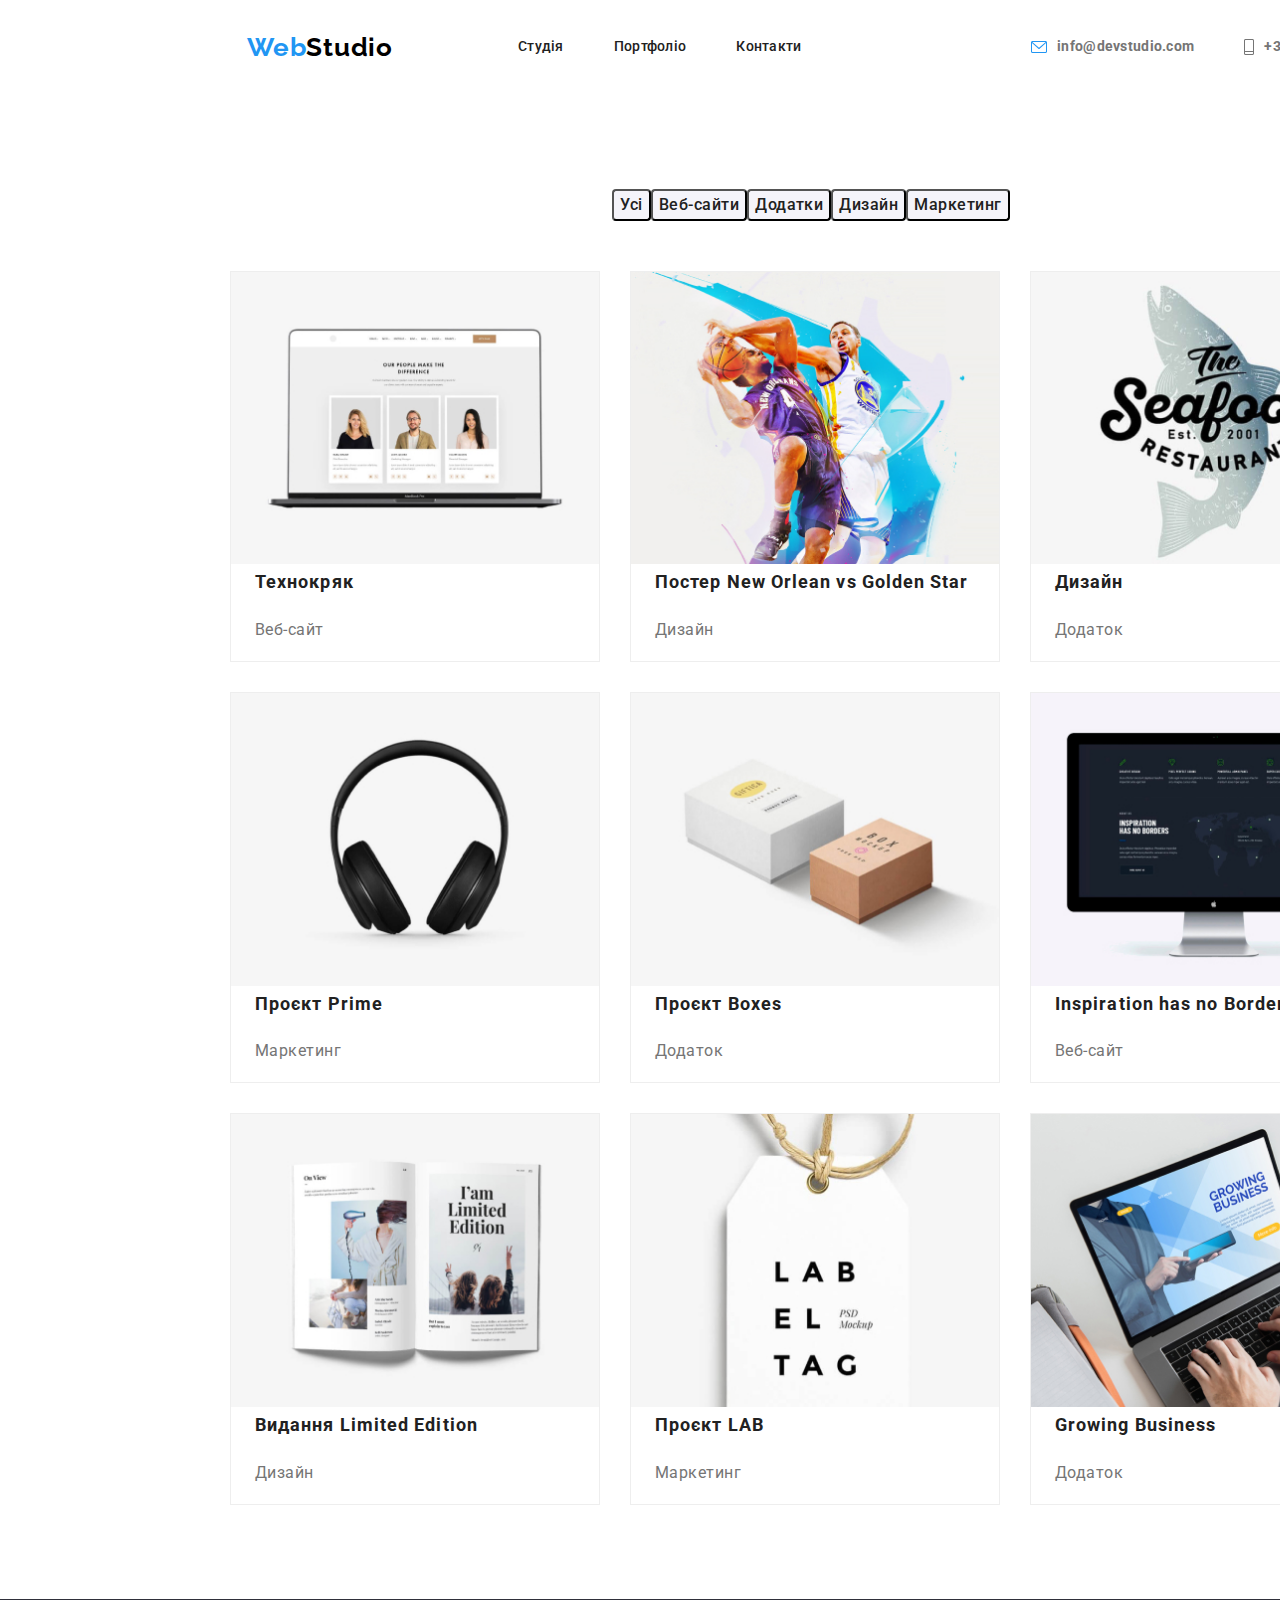
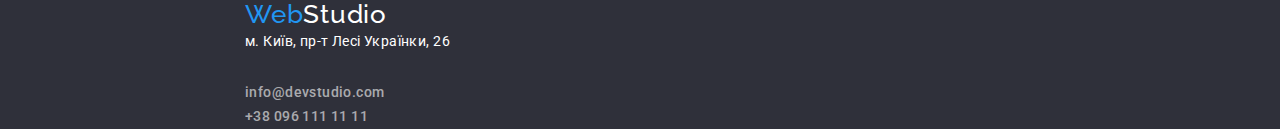
==== portfolio.html @ d96430ea "дз-3" ====
<!DOCTYPE html>
<html lang="uk">

<head>
    <meta charset="UTF-8">
    <meta http-equiv="X-UA-Compatible" content="IE=edge">
    <meta name="viewport" content="width=device-width, initial-scale=1.0">
    <title>Portfolio</title>
    <link rel="preconnect" href="https://fonts.googleapis.com">
    <link rel="preconnect" href="https://fonts.gstatic.com" crossorigin>
    <link href="https://fonts.googleapis.com/css2?family=Oleo+Script&family=Raleway:wght@700&family=Roboto:wght@400;500;700;900&display=swap" rel="stylesheet">
    <link rel="stylesheet" href="https://cdnjs.cloudflare.com/ajax/libs/modern-normalize/1.1.0/modern-normalize.min.css">
    <link rel="stylesheet" href="./css/styles.css">
</head>

<body>

    <header class="header">
        <div class="container main-nav">
            <nav class="nav">
                <a class="logo" href="./"><span class="logo-web">Web</span><span class="logo-studio">Studio</span></a>
                <ul class="site-nav">
                    <li class="list-link"><a class="link" href=" ">Студія</a></li>
                    <li class="list-link"><a class="link" href="portfolio.html ">Портфоліо</a></li>
                    <li class="list-link"><a class="link" href=" ">Контакти</a></li>
                </ul>
            </nav>
            <ul class="header-contacts">
                <li class="list-link-contacts icon"><img src="./images/mail.svg" alt="letter"></li>
                <li class="list-link-contacts">
                    <a class="contacts" href="mailto:info@devstudio.com ">info@devstudio.com</a>
                </li>
                <li class="list-link-contacts icon"><img src="./images/phone.svg" alt="phone"></li>
                <li class="list-link-contacts">
                    <a class="contacts" href="tel:096 111 11 11 ">+38 096 111 11 11</a>
                </li>
            </ul>
        </div>
    </header>
    <main>
        <section class="section">
            <div class="container">
                <!-- <h1>Our works</h1> -->
                <ul class="port-buttons">
                    <li class="list-port "><button class="button-portfolio " type="button ">Усі</button></li>
                    <li class="list-port "><button class="button-portfolio " type="button ">Веб-сайти</button></li>
                    <li class="list-port "><button class="button-portfolio " type="button ">Додатки</button></li>
                    <li class="list-port "><button class="button-portfolio " type="button ">Дизайн</button></li>
                    <li class="list-port "><button class="button-portfolio " type="button ">Маркетинг</button></li>
                </ul>
                <ul class="card-list">
                    <li class="card-portfolio ">
                        <a href=" "><img src="./images/img.jpg " alt=" " width="370 " height="294 ">
                            <h2 class="portfolio-site ">Технокряк</h2>
                            <p class="portfolio-site-rev ">Веб-сайт</p>
                        </a>
                    </li>
                    <li class="card-portfolio ">
                        <a href=" "><img src="./images/img-2.jpg " alt=" " width="370 " height="294 ">
                            <h2 class="portfolio-site ">Постер New Orlean vs Golden Star</h2>
                            <p class="portfolio-site-rev ">Дизайн</p>
                        </a>
                    </li>
                    <li class="card-portfolio ">
                        <a href=" "><img src="./images/img-3.jpg " alt=" " width="370 " height="294 ">
                            <h2 class="portfolio-site ">Дизайн</h2>
                            <p class="portfolio-site-rev ">Додаток</p>
                        </a>
                    </li>
                    <li class="card-portfolio ">
                        <a href=" "><img src="./images/img-4.jpg " alt=" " width="370 " height="294 ">
                            <h2 class="portfolio-site ">Проєкт Prime</h2>
                            <p class="portfolio-site-rev ">Маркетинг</p>
                        </a>
                    </li>
                    <li class="card-portfolio ">
                        <a href=" "><img src="./images/img-5.jpg " alt=" " width="370 " height="294 ">
                            <h2 class="portfolio-site ">Проєкт Boxes</h2>
                            <p class="portfolio-site-rev ">Додаток</p>
                        </a>
                    </li>
                    <li class="card-portfolio ">
                        <a href=" "><img src="./images/img-6.jpg " alt=" " width="370 " height="294 ">
                            <h2 class="portfolio-site ">Inspiration has no Borders</h2>
                            <p class="portfolio-site-rev ">Веб-сайт</p>
                        </a>
                    </li>
                    <li class="card-portfolio ">
                        <a href=" "><img src="./images/img-7.jpg " alt=" " width="370 " height="294 ">
                            <h2 class="portfolio-site ">Видання Limited Edition</h2>
                            <p class="portfolio-site-rev ">Дизайн</p>
                        </a>
                    </li>
                    <li class="card-portfolio ">
                        <a href=" "><img src="./images/img-8.jpg " alt=" " width="370 " height="294 ">
                            <h2 class="portfolio-site ">Проєкт LAB</h2>
                            <p class="portfolio-site-rev ">Маркетинг</p>
                        </a>
                    </li>
                    <li class="card-portfolio ">
                        <a href=" "><img src="./images/img-9.jpg " alt=" " width="370 " height="294 ">
                            <h2 class="portfolio-site ">Growing Business</h2>
                            <p class="portfolio-site-rev ">Додаток</p>
                        </a>
                    </li>
                </ul>
            </div>
        </section>
    </main>
    <footer>
        <div class="container ">
            <a class="logo-footer " href=" "><span class="web ">Web</span><span class="studio ">Studio</span></a>
            <address>м. Київ, пр-т Лесі Українки, 26</address><br>
            <a class="mail " href="mailto:info@devstudio.com ">info@devstudio.com</a><br>
            <a class="tel " href="tel:096 111 11 11 ">+38 096 111 11 11</a>
            </address>
        </div>
    </footer>
</body>

</html>
---- css/styles.css ----
/* index.html */
    
     :root {
        --color-primary: #212121;
        --color-secondary: #757575;
        --color-main: #FFFFFF;
        --color-text-action: #2196F3;
        --color-background: #2F303A;
        --color-button-port: #F5F4FA;
    }
    /* html {
    box-sizing: border-box;
    width: 1600px;
} */
    
    *,
    *::before,
    *::after {
        box-sizing: border-box;
    }
    /* reset */
    
    body {
        font-family: "Roboto", sans-serif;
        background-color: var(--color-main);
        font-weight: 500;
        position: relative;
    }
    
    li {
        list-style-type: none;
    }
    
    a {
        text-decoration-line: none;
    }
    
    ul {
        list-style: none;
        padding-left: 0;
        margin: 0;
    }
    
    h1,
    h2,
    h3,
    h4,
    h5,
    h6,
    p {
        margin-top: 0;
    }
    
    img {
        display: block;
        max-width: 100%;
        height: auto;
    }
    
    .section {
        width: 1600px;
        padding-top: 94px;
        padding-bottom: 94px;
        /* margin-left: 200px;
        margin-right: 200px; */
        padding-left: 15px;
        padding-right: 15px;
    }
    
    .container {
        width: 1200px;
        padding-left: 15px;
        padding-right: 15px;
        /* margin-left: 15px;
        margin-right: 15px; */
        margin-left: 200px;
        margin-right: 200px;
    }
    /* header */
    
    .main-nav {
        display: flex;
        justify-content: space-between;
        align-items: center;
    }
    
    .nav {
        display: flex;
    }
    
    .logo {
        font-size: 26px;
        line-height: 1.19;
        font-weight: 700;
        letter-spacing: 0.03em;
        font-family: 'Raleway';
        text-decoration: none;
        display: inline-block;
        padding: 32px;
        margin-right: 93px;
    }
    
    .logo-web {
        color: #2196F3;
    }
    
    .logo-studio {
        color: #000000;
    }
    
    .site-nav {
        color: var(--color-primary);
        display: flex;
        align-items: center;
    }
    
    .list-link {
        margin-right: 50px;
    }
    
    .list-link:last-child {
        margin-right: 0;
    }
    
    .link {
        color: var(--color-primary);
        font-weight: 500;
        font-size: 14px;
        line-height: 1.14;
        letter-spacing: 0.02em;
        padding-top: 32px;
        padding-bottom: 32px;
        display: block;
    }
    
    .link:hover,
    .link:focus {
        color: var(--color-text-action);
    }
    /* контакты */
    
    .header-contacts {
        display: flex;
    }
    
    .contacts {
        color: var(--color-secondary);
        cursor: pointer;
        font-size: 14px;
        line-height: 1.14;
        font-weight: 700;
        letter-spacing: 0.02em;
        /*  */
        width: 100%;
        display: flex;
        /* text-align: center; */
    }
    /* наведение */
    
    .contacts:hover,
    .contacts:focus {
        color: var(--color-text-action)
    }
    
    .list-link-contacts {
        display: flex;
        /* border: red 2px solid; */
        margin-right: 50px;
    }
    
    .list-link-contacts:last-child {
        margin-right: 0;
    }
    
    .icon {
        margin-right: 10px;
    }
    
    .list-link-contacts .icon {
        margin-right: 10px;
    }
    /* .list-link-contacts .icon:hover,
.list-link-contacts .icon:focus {
    color: var(--color-text-action)
} */
    /* hero section */
    
    .hero {
        background-color: var(--color-background);
        width: 1600px;
        height: 600px;
        text-align: center;
        /* padding-left: auto;
        padding-right: ; */
    }
    
    .hero-title {
        color: var(--color-main);
        font-weight: 900;
        font-size: 44px;
        line-height: 1.36;
        letter-spacing: 0.06em;
        text-transform: uppercase;
        padding-top: 200px;
    }
    
    .button-index {
        background-color: var(--color-text-action);
        color: var(--color-main);
        box-shadow: 0px 4px 4px rgba(0, 0, 0, 0.15);
        border-radius: 4px;
        cursor: pointer;
        font-weight: 700;
        font-size: 16px;
        line-height: 1.87;
        font-family: inherit;
        letter-spacing: 0.06em;
        /*  */
        padding-left: 32px;
        padding-right: 32px;
        padding-top: 10px;
        padding-bottom: -210px;
    }
    /* .advantage .container {
    display: flex;
} */
    
    .adv-list {
        display: flex;
        text-align: center;
        justify-content: center;
    }
    
    .adv-list li {
        margin-right: 30px;
        text-align: center;
    }
    
    .advantage-title {
        color: var(--color-primary);
        font-size: 14px;
        line-height: 1.14;
        letter-spacing: 0.03em;
        text-transform: uppercase;
        margin-top: 30px;
    }
    
    .img-adv {
        height: 120px;
    }
    
    .advantage-p {
        color: var(--color-secondary);
        font-size: 14px;
        line-height: 1.71;
        letter-spacing: 0.03em;
        text-align: left;
    }
    /* чим ми займаємось */
    
    .act-list {
        display: flex;
        d justify-content: space-between;
        align-items: center;
    }
    
    .act-list-item {
        margin-right: 30px;
    }
    
    .act-list-item :last-child {
        margin-left: 0px;
    }
    
    .our-activities {
        color: var(--color-primary);
        font-size: 36px;
        line-height: 1.16;
        letter-spacing: 0.03em;
        margin-bottom: 50px;
        text-align: center;
    }
    /* наша команда */
    
    .team {
        background-color: var(--color-button-port);
        /* margin-left: 0;
        padding-left: 215px; */
    }
    
    .our-team {
        color: var(--color-primary);
        font-size: 36px;
        line-height: 1.16;
        text-align: center;
        letter-spacing: 0.03em;
        margin-bottom: 50px;
    }
    
    .container .ourteam {
        display: flex;
    }
    
    .card {
        /* background-color: var(--color-main); */
        box-shadow: 0px 1px 3px rgba(0, 0, 0, 0.12), 0px 1px 1px rgba(0, 0, 0, 0.14), 0px 2px 1px rgba(0, 0, 0, 0.2);
        border-radius: 0px 0px 4px 4px;
        margin-right: 15px;
    }
    
    .card:last-child {
        margin-right: 0px;
    }
    
    .team-member {
        color: var(--color-primary);
        border-radius: 1 px shadow;
        font-weight: 500;
        font-size: 16px;
        line-height: 1.18;
        text-align: center;
        letter-spacing: 0.03em;
        margin-top: 30px;
    }
    
    .specification {
        color: var(--color-secondary);
        font-size: 16px;
        line-height: 1.18;
        text-align: center;
        letter-spacing: 0.03em;
    }
    /* футер */
    
    footer {
        background: var(--color-background);
        padding-left: 15px;
    }
    
    .logo-footer {
        font-family: 'Raleway';
        font-size: 26px;
        line-height: 1.19;
        letter-spacing: 0.03em;
        text-decoration: none;
        /*  */
        display: flex;
        padding-left: 15px;
        padding-left: 15px;
    }
    
    .web {
        color: #2196F3;
    }
    
    .studio {
        color: #FFFFFF;
    }
    
    address {
        color: var(--color-main);
        text-decoration: none;
        font-weight: 400;
        font-size: 14px;
        line-height: 1.71;
        letter-spacing: 0.03em;
        font-style: normal;
        margin-bottom: 9px;
        padding-left: 15px;
    }
    
    .mail {
        color: rgba(255, 255, 255, 0.6);
        text-decoration: none;
        font-size: 14px;
        line-height: 1.71;
        letter-spacing: 0.03em;
        padding-left: 15px;
    }
    
    .tel {
        color: rgba(255, 255, 255, 0.6);
        text-decoration: none;
        font-size: 14px;
        line-height: 1.71;
        letter-spacing: 0.03em;
        padding-left: 15px;
    }
    /* portfolio.html */
    /* кнопки */
    
    .port-buttons {
        display: flex;
        flex-direction: row;
        justify-content: center;
        margin-right: 8px;
        margin-bottom: 50px;
    }
    
    .button-portfolio {
        color: var(--color-primary);
        font-weight: 500;
        font-size: 16px;
        line-height: 1.62;
        letter-spacing: 0.03em;
        font-family: inherit;
        border-radius: 4px;
        background-color: #F5F4FA;
    }
    
    .button-portfolio:hover,
    .header-contacts:focus {
        background: var(--color-text-action);
        color: var(--color-button-port);
        cursor: pointer;
        box-shadow: 2px rgba(0, 0, 0, 0.12);
    }
    /* сайты */
    
    .card-list {
        display: flex;
        flex-wrap: wrap;
        gap: 30px;
    }
    
    .card-portfolio {
        box-sizing: border-box;
        background: #FFFFFF;
        border: 1px solid #EEEEEE;
        width: 370px;
        display: flex;
        gap: 4px;
    }
    
    .portfolio-site {
        color: var(--color-primary);
        font-size: 18px;
        line-height: 2;
        letter-spacing: 0.06em;
        font-style: normal;
        padding-left: 24px;
        padding-right: 24px;
    }
    
    .portfolio-site-rev {
        color: var(--color-secondary);
        font-size: 16px;
        line-height: 1.87;
        letter-spacing: 0.03em;
        font-weight: 400;
        padding-left: 24px;
        padding-right: 24px;
    }
    /* vertical-align   - выравнивание елементов (top - относительно самого високого елемента) 
 middle по центру относительно друг друга
 */
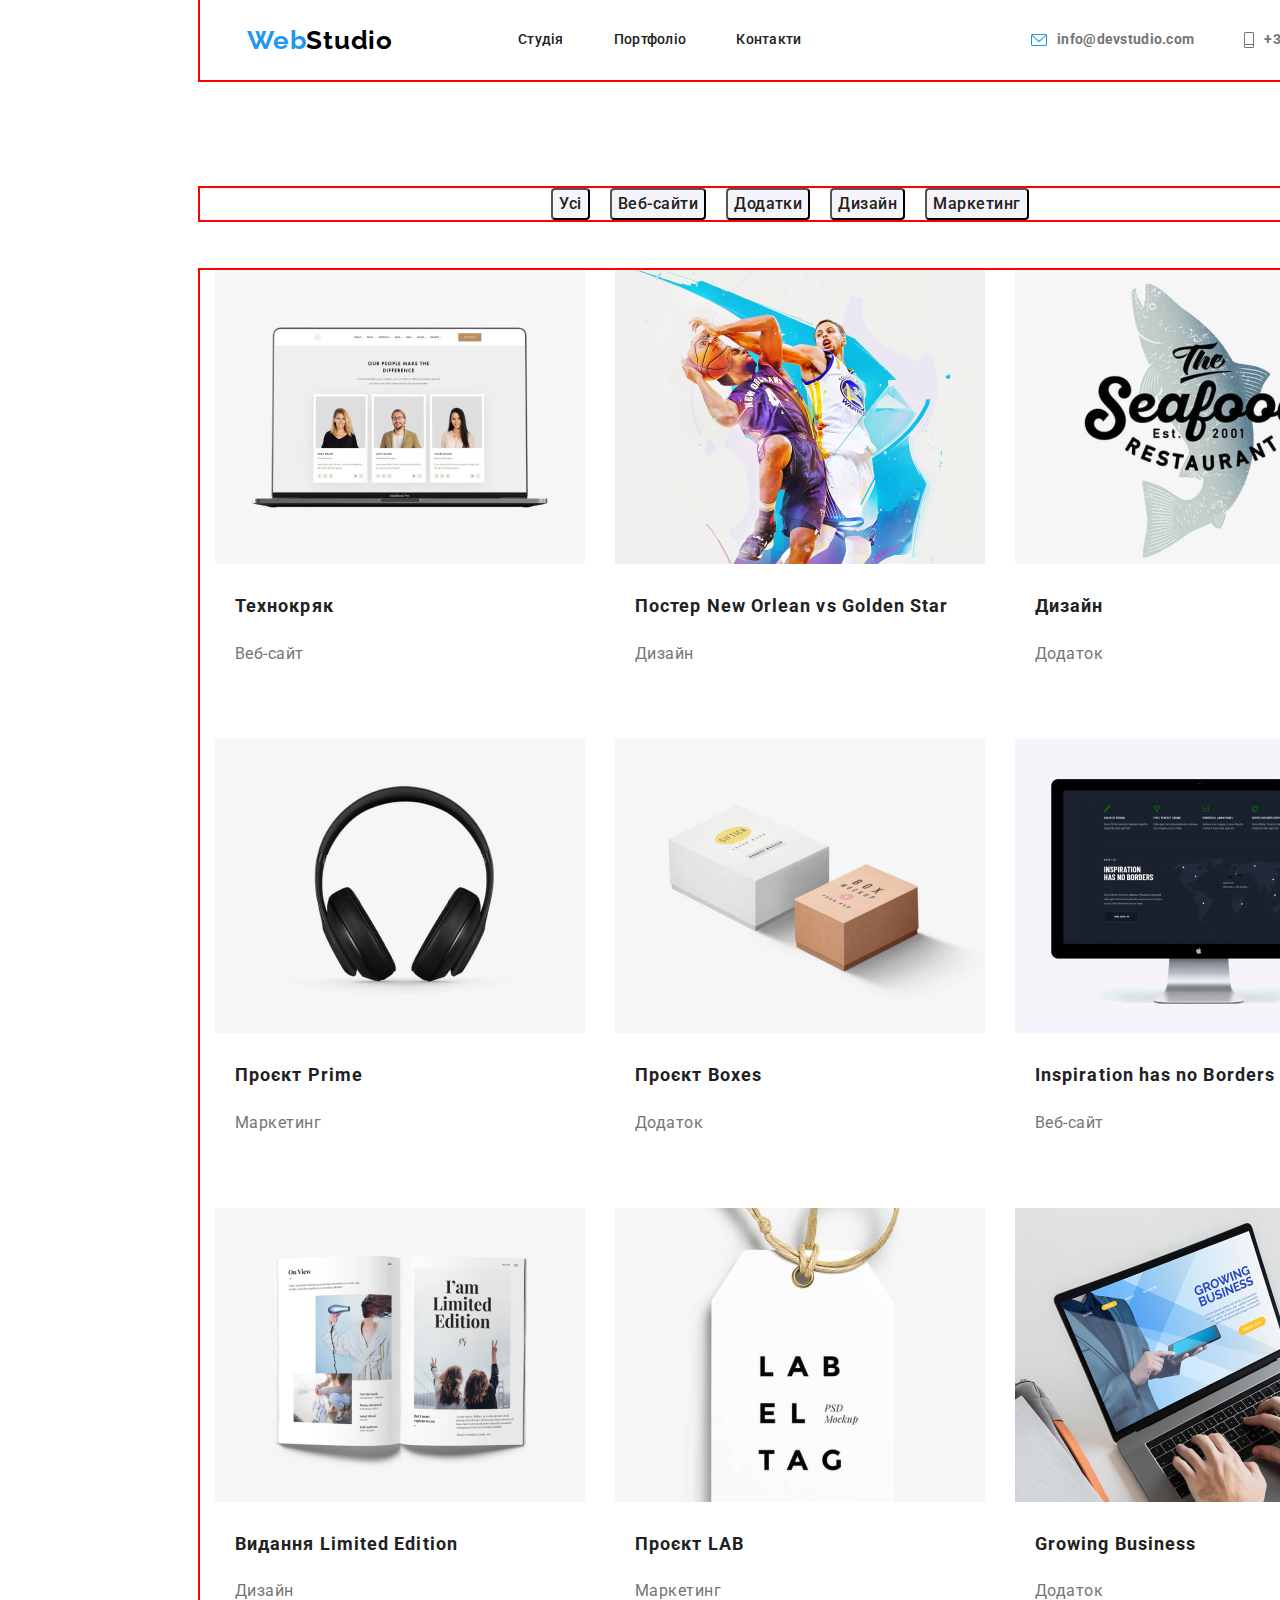
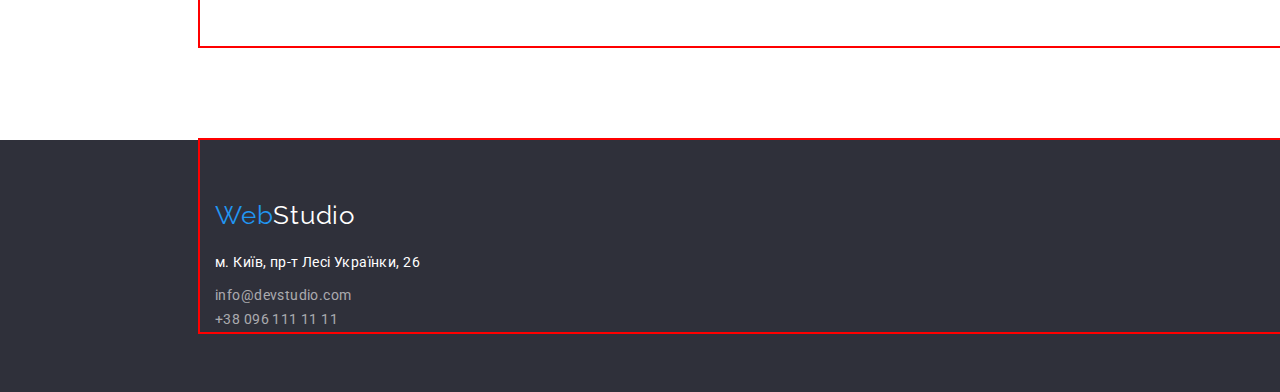
==== commit 2e14ecb9: "доопрацювання" ====
--- a/portfolio.html
+++ b/portfolio.html
@@ -48,71 +48,91 @@
                     <li class="list-port "><button class="button-portfolio " type="button ">Дизайн</button></li>
                     <li class="list-port "><button class="button-portfolio " type="button ">Маркетинг</button></li>
                 </ul>
+            </div>
+            <div class="container">
                 <ul class="card-list">
                     <li class="card-portfolio ">
-                        <a href=" "><img src="./images/img.jpg " alt=" " width="370 " height="294 ">
-                            <h2 class="portfolio-site ">Технокряк</h2>
-                            <p class="portfolio-site-rev ">Веб-сайт</p>
+                        <a href=" "><img src="./images/img.jpg " alt=" " width="370 " height="294">
+                            <div class="card-item">
+                                <h2 class="portfolio-site ">Технокряк</h2>
+                                <p class="portfolio-site-rev ">Веб-сайт</p>
+                            </div>
                         </a>
                     </li>
                     <li class="card-portfolio ">
-                        <a href=" "><img src="./images/img-2.jpg " alt=" " width="370 " height="294 ">
-                            <h2 class="portfolio-site ">Постер New Orlean vs Golden Star</h2>
-                            <p class="portfolio-site-rev ">Дизайн</p>
+                        <a href=" "><img src="./images/img-2.jpg " alt=" " width="370 " height="294">
+                            <div class="card-item">
+                                <h2 class="portfolio-site ">Постер New Orlean vs Golden Star</h2>
+                                <p class="portfolio-site-rev ">Дизайн</p>
+                            </div>
                         </a>
                     </li>
                     <li class="card-portfolio ">
-                        <a href=" "><img src="./images/img-3.jpg " alt=" " width="370 " height="294 ">
-                            <h2 class="portfolio-site ">Дизайн</h2>
-                            <p class="portfolio-site-rev ">Додаток</p>
+                        <a href=" "><img src="./images/img-3.jpg " alt=" " width="370 " height="294">
+                            <div class="card-item">
+                                <h2 class="portfolio-site ">Дизайн</h2>
+                                <p class="portfolio-site-rev ">Додаток</p>
+                            </div>
                         </a>
                     </li>
                     <li class="card-portfolio ">
-                        <a href=" "><img src="./images/img-4.jpg " alt=" " width="370 " height="294 ">
-                            <h2 class="portfolio-site ">Проєкт Prime</h2>
-                            <p class="portfolio-site-rev ">Маркетинг</p>
+                        <a href=" "><img src="./images/img-4.jpg " alt=" " width="370 " height="294">
+                            <div class="card-item">
+                                <h2 class="portfolio-site ">Проєкт Prime</h2>
+                                <p class="portfolio-site-rev ">Маркетинг</p>
+                            </div>
                         </a>
                     </li>
                     <li class="card-portfolio ">
-                        <a href=" "><img src="./images/img-5.jpg " alt=" " width="370 " height="294 ">
-                            <h2 class="portfolio-site ">Проєкт Boxes</h2>
-                            <p class="portfolio-site-rev ">Додаток</p>
+                        <a href=" "><img src="./images/img-5.jpg " alt=" " width="370 " height="294">
+                            <div class="card-item">
+                                <h2 class="portfolio-site ">Проєкт Boxes</h2>
+                                <p class="portfolio-site-rev ">Додаток</p>
+                            </div>
                         </a>
                     </li>
                     <li class="card-portfolio ">
-                        <a href=" "><img src="./images/img-6.jpg " alt=" " width="370 " height="294 ">
-                            <h2 class="portfolio-site ">Inspiration has no Borders</h2>
-                            <p class="portfolio-site-rev ">Веб-сайт</p>
+                        <a href=" "><img src="./images/img-6.jpg " alt=" " width="370 " height="294">
+                            <div class="card-item">
+                                <h2 class="portfolio-site ">Inspiration has no Borders</h2>
+                                <p class="portfolio-site-rev ">Веб-сайт</p>
+                            </div>
                         </a>
                     </li>
                     <li class="card-portfolio ">
-                        <a href=" "><img src="./images/img-7.jpg " alt=" " width="370 " height="294 ">
-                            <h2 class="portfolio-site ">Видання Limited Edition</h2>
-                            <p class="portfolio-site-rev ">Дизайн</p>
+                        <a href=" "><img src="./images/img-7.jpg " alt=" " width="370 " height="294">
+                            <div class="card-item">
+                                <h2 class="portfolio-site ">Видання Limited Edition</h2>
+                                <p class="portfolio-site-rev ">Дизайн</p>
+                            </div>
                         </a>
                     </li>
                     <li class="card-portfolio ">
-                        <a href=" "><img src="./images/img-8.jpg " alt=" " width="370 " height="294 ">
-                            <h2 class="portfolio-site ">Проєкт LAB</h2>
-                            <p class="portfolio-site-rev ">Маркетинг</p>
+                        <a href=" "><img src="./images/img-8.jpg " alt=" " width="370 " height="294">
+                            <div class="card-item">
+                                <h2 class="portfolio-site ">Проєкт LAB</h2>
+                                <p class="portfolio-site-rev ">Маркетинг</p>
+                            </div>
                         </a>
                     </li>
                     <li class="card-portfolio ">
-                        <a href=" "><img src="./images/img-9.jpg " alt=" " width="370 " height="294 ">
-                            <h2 class="portfolio-site ">Growing Business</h2>
-                            <p class="portfolio-site-rev ">Додаток</p>
+                        <a href=" "><img src="./images/img-9.jpg " alt=" " width="370 " height="294">
+                            <div class="card-item">
+                                <h2 class="portfolio-site ">Growing Business</h2>
+                                <p class="portfolio-site-rev ">Додаток</p>
+                            </div>
                         </a>
                     </li>
                 </ul>
             </div>
         </section>
     </main>
-    <footer>
-        <div class="container ">
-            <a class="logo-footer " href=" "><span class="web ">Web</span><span class="studio ">Studio</span></a>
-            <address>м. Київ, пр-т Лесі Українки, 26</address><br>
-            <a class="mail " href="mailto:info@devstudio.com ">info@devstudio.com</a><br>
-            <a class="tel " href="tel:096 111 11 11 ">+38 096 111 11 11</a>
+    <footer class="footer">
+        <div class="container">
+            <a class="logo-footer" href=" "><span class="web">Web</span><span class="studio">Studio</span></a>
+            <address class="address">м. Київ, пр-т Лесі Українки, 26</address>
+            <a class="mail" href="mailto:info@devstudio.com ">info@devstudio.com</a><br>
+            <a class="tel" href="tel:096 111 11 11 ">+38 096 111 11 11</a>
             </address>
         </div>
     </footer>
--- a/css/styles.css
+++ b/css/styles.css
@@ -1,456 +1,479 @@
-    /* index.html */
-    
-     :root {
-        --color-primary: #212121;
-        --color-secondary: #757575;
-        --color-main: #FFFFFF;
-        --color-text-action: #2196F3;
-        --color-background: #2F303A;
-        --color-button-port: #F5F4FA;
-    }
-    /* html {
-    box-sizing: border-box;
-    width: 1600px;
-} */
-    
-    *,
-    *::before,
-    *::after {
-        box-sizing: border-box;
-    }
-    /* reset */
-    
-    body {
-        font-family: "Roboto", sans-serif;
-        background-color: var(--color-main);
-        font-weight: 500;
-        position: relative;
-    }
-    
-    li {
-        list-style-type: none;
-    }
-    
-    a {
-        text-decoration-line: none;
-    }
-    
-    ul {
-        list-style: none;
-        padding-left: 0;
-        margin: 0;
-    }
-    
-    h1,
-    h2,
-    h3,
-    h4,
-    h5,
-    h6,
-    p {
-        margin-top: 0;
-    }
-    
-    img {
-        display: block;
-        max-width: 100%;
-        height: auto;
-    }
-    
-    .section {
-        width: 1600px;
-        padding-top: 94px;
-        padding-bottom: 94px;
-        /* margin-left: 200px;
-        margin-right: 200px; */
-        padding-left: 15px;
-        padding-right: 15px;
-    }
-    
-    .container {
-        width: 1200px;
-        padding-left: 15px;
-        padding-right: 15px;
-        /* margin-left: 15px;
-        margin-right: 15px; */
-        margin-left: 200px;
-        margin-right: 200px;
-    }
-    /* header */
-    
-    .main-nav {
-        display: flex;
-        justify-content: space-between;
-        align-items: center;
-    }
-    
-    .nav {
-        display: flex;
-    }
-    
-    .logo {
-        font-size: 26px;
-        line-height: 1.19;
-        font-weight: 700;
-        letter-spacing: 0.03em;
-        font-family: 'Raleway';
-        text-decoration: none;
-        display: inline-block;
-        padding: 32px;
-        margin-right: 93px;
-    }
-    
-    .logo-web {
-        color: #2196F3;
-    }
-    
-    .logo-studio {
-        color: #000000;
-    }
-    
-    .site-nav {
-        color: var(--color-primary);
-        display: flex;
-        align-items: center;
-    }
-    
-    .list-link {
-        margin-right: 50px;
-    }
-    
-    .list-link:last-child {
-        margin-right: 0;
-    }
-    
-    .link {
-        color: var(--color-primary);
-        font-weight: 500;
-        font-size: 14px;
-        line-height: 1.14;
-        letter-spacing: 0.02em;
-        padding-top: 32px;
-        padding-bottom: 32px;
-        display: block;
-    }
-    
-    .link:hover,
-    .link:focus {
-        color: var(--color-text-action);
-    }
-    /* контакты */
-    
-    .header-contacts {
-        display: flex;
-    }
-    
-    .contacts {
-        color: var(--color-secondary);
-        cursor: pointer;
-        font-size: 14px;
-        line-height: 1.14;
-        font-weight: 700;
-        letter-spacing: 0.02em;
-        /*  */
-        width: 100%;
-        display: flex;
-        /* text-align: center; */
-    }
-    /* наведение */
-    
-    .contacts:hover,
-    .contacts:focus {
-        color: var(--color-text-action)
-    }
-    
-    .list-link-contacts {
-        display: flex;
-        /* border: red 2px solid; */
-        margin-right: 50px;
-    }
-    
-    .list-link-contacts:last-child {
-        margin-right: 0;
-    }
-    
-    .icon {
-        margin-right: 10px;
-    }
-    
-    .list-link-contacts .icon {
-        margin-right: 10px;
-    }
-    /* .list-link-contacts .icon:hover,
-.list-link-contacts .icon:focus {
-    color: var(--color-text-action)
-} */
-    /* hero section */
-    
-    .hero {
-        background-color: var(--color-background);
-        width: 1600px;
-        height: 600px;
-        text-align: center;
-        /* padding-left: auto;
-        padding-right: ; */
-    }
-    
-    .hero-title {
-        color: var(--color-main);
-        font-weight: 900;
-        font-size: 44px;
-        line-height: 1.36;
-        letter-spacing: 0.06em;
-        text-transform: uppercase;
-        padding-top: 200px;
-    }
-    
-    .button-index {
-        background-color: var(--color-text-action);
-        color: var(--color-main);
-        box-shadow: 0px 4px 4px rgba(0, 0, 0, 0.15);
-        border-radius: 4px;
-        cursor: pointer;
-        font-weight: 700;
-        font-size: 16px;
-        line-height: 1.87;
-        font-family: inherit;
-        letter-spacing: 0.06em;
-        /*  */
-        padding-left: 32px;
-        padding-right: 32px;
-        padding-top: 10px;
-        padding-bottom: -210px;
-    }
-    /* .advantage .container {
-    display: flex;
-} */
-    
-    .adv-list {
-        display: flex;
-        text-align: center;
-        justify-content: center;
-    }
-    
-    .adv-list li {
-        margin-right: 30px;
-        text-align: center;
-    }
-    
-    .advantage-title {
-        color: var(--color-primary);
-        font-size: 14px;
-        line-height: 1.14;
-        letter-spacing: 0.03em;
-        text-transform: uppercase;
-        margin-top: 30px;
-    }
-    
-    .img-adv {
+ /* index.html */
+ 
+ :root {
+     --color-primary: #212121;
+     --color-secondary: #757575;
+     --color-main: #FFFFFF;
+     --color-text-action: #2196F3;
+     --color-background: #2F303A;
+     --color-button-port: #F5F4FA;
+ }
+ /* html {
+     box-sizing: border-box;
+     width: 1600px;
+ } */
+ 
+ *,
+ *::before,
+ *::after {
+     box-sizing: border-box;
+ }
+ /* reset */
+ 
+ body {
+     font-family: "Roboto", sans-serif;
+     background-color: var(--color-main);
+ }
+ 
+ li {
+     list-style-type: none;
+ }
+ 
+ a {
+     text-decoration-line: none;
+ }
+ 
+ ul {
+     list-style: none;
+     padding-left: 0;
+     margin: 0;
+ }
+ 
+ h1,
+ h2,
+ h3,
+ h4,
+ h5,
+ h6,
+ p {
+     margin-top: 0;
+ }
+ 
+ img {
+     display: block;
+     max-width: 100%;
+     height: auto;
+ }
+ 
+ .section {
+     /* width: 1600px; */
+     padding-top: 94px;
+     padding-bottom: 94px;
+     padding-left: auto;
+     padding-right: auto;
+ }
+ 
+ .container {
+     width: 1200px;
+     padding-left: 15px;
+     padding-right: 15px;
+     outline: red 2px solid;
+     margin: 0 200px;
+ }
+ /* header */
+ 
+ .header {
+     padding-bottom: 94px;
+     /* padding-left: auto;
+        padding-right: auto; */
+     border-bottom: 1px #ECECEC;
+ }
+ 
+ .main-nav {
+     display: flex;
+     justify-content: space-between;
+     align-items: center;
+     margin-bottom: 0px;
+     position: absolute;
+     height: 80px;
+ }
+ 
+ .nav {
+     display: flex;
+ }
+ 
+ .logo {
+     font-size: 26px;
+     line-height: 1.19;
+     font-weight: 700;
+     letter-spacing: 0.03em;
+     font-family: 'Raleway';
+     text-decoration: none;
+     display: inline-block;
+     padding: 32px;
+     margin-right: 93px;
+ }
+ 
+ .logo-web {
+     color: #2196F3;
+ }
+ 
+ .logo-studio {
+     color: #000000;
+ }
+ 
+ .site-nav {
+     color: var(--color-primary);
+     display: flex;
+     align-items: center;
+ }
+ 
+ .list-link {
+     margin-right: 50px;
+ }
+ 
+ .list-link:last-child {
+     margin-right: 0;
+ }
+ 
+ .link {
+     color: var(--color-primary);
+     font-weight: 500;
+     font-size: 14px;
+     line-height: 1.14;
+     letter-spacing: 0.02em;
+     padding-top: 32px;
+     padding-bottom: 32px;
+     display: block;
+ }
+ 
+ .link:hover,
+ .link:focus {
+     color: var(--color-text-action);
+ }
+ /* контакты */
+ 
+ .header-contacts {
+     display: flex;
+ }
+ 
+ .contacts {
+     color: var(--color-secondary);
+     cursor: pointer;
+     font-size: 14px;
+     line-height: 1.14;
+     font-weight: 700;
+     letter-spacing: 0.02em;
+     /*  */
+     width: 100%;
+     display: flex;
+     /* text-align: center; */
+ }
+ /* наведение */
+ 
+ .contacts:hover,
+ .contacts:focus {
+     color: var(--color-text-action)
+ }
+ 
+ .list-link-contacts {
+     display: flex;
+     /* border: red 2px solid; */
+     margin-right: 50px;
+ }
+ 
+ .list-link-contacts:last-child {
+     margin-right: 0;
+ }
+ 
+ .icon {
+     margin-right: 10px;
+ }
+ 
+ .list-link-contacts .icon {
+     margin-right: 10px;
+ }
+ /* .list-link-contacts .icon:hover,
+ .list-link-contacts .icon:focus {
+     color: var(--color-text-action)
+ } */
+ /* hero section */
+ 
+ .hero {
+     background-color: var(--color-background);
+     /* width: 1600px;
+        height: 600px; */
+     align-items: center;
+     /* background-image: url('../images/img-10.jpg');
+        background-size: contain; */
+     padding-top: 200px;
+     padding-bottom: 200px;
+ }
+ 
+ .hero-title {
+     color: var(--color-main);
+     font-weight: 900;
+     font-size: 44px;
+     line-height: 1.36;
+     letter-spacing: 0.06em;
+     text-transform: uppercase;
+     text-align: center;
+     align-items: center;
+     width: 696px;
+     /* height: 120px; */
+     margin: 0, auto;
+     margin-left: 452px;
+ }
+ 
+ .button-index {
+     background-color: var(--color-text-action);
+     color: var(--color-main);
+     box-shadow: 0px 4px 4px rgba(0, 0, 0, 0.15);
+     border-radius: 4px;
+     cursor: pointer;
+     font-weight: 700;
+     font-size: 16px;
+     line-height: 1.88;
+     font-family: inherit;
+     letter-spacing: 0.06em;
+     /*  */
+     width: 216px;
+     height: 50px;
+     align-items: center;
+     text-align: center;
+     padding: 10px, 32px;
+     margin-top: 30px;
+     margin-left: 692px;
+ }
+ /* .advantage .container {
+     display: flex;
+ } */
+ 
+ .advantage {
+     padding-bottom: 0;
+ }
+ 
+ .adv-list {
+     display: flex;
+     /* text-align: center; */
+     justify-content: center;
+ }
+ 
+ .adv-list li {
+     margin-right: 30px;
+     width: 270px;
+ }
+ 
+ .advantage-title {
+     color: var(--color-primary);
+     font-size: 14px;
+     line-height: 1.14;
+     letter-spacing: 0.03em;
+     text-transform: uppercase;
+     /* margin-top: 30px; */
+ }
+ /* .img-adv {
         height: 120px;
     }
-    
-    .advantage-p {
-        color: var(--color-secondary);
-        font-size: 14px;
-        line-height: 1.71;
-        letter-spacing: 0.03em;
-        text-align: left;
-    }
-    /* чим ми займаємось */
-    
-    .act-list {
-        display: flex;
-        d justify-content: space-between;
-        align-items: center;
-    }
-    
-    .act-list-item {
-        margin-right: 30px;
-    }
-    
-    .act-list-item :last-child {
-        margin-left: 0px;
-    }
-    
-    .our-activities {
-        color: var(--color-primary);
-        font-size: 36px;
-        line-height: 1.16;
-        letter-spacing: 0.03em;
-        margin-bottom: 50px;
-        text-align: center;
-    }
-    /* наша команда */
-    
-    .team {
-        background-color: var(--color-button-port);
-        /* margin-left: 0;
-        padding-left: 215px; */
-    }
-    
-    .our-team {
-        color: var(--color-primary);
-        font-size: 36px;
-        line-height: 1.16;
-        text-align: center;
-        letter-spacing: 0.03em;
-        margin-bottom: 50px;
-    }
-    
-    .container .ourteam {
-        display: flex;
-    }
-    
-    .card {
-        /* background-color: var(--color-main); */
-        box-shadow: 0px 1px 3px rgba(0, 0, 0, 0.12), 0px 1px 1px rgba(0, 0, 0, 0.14), 0px 2px 1px rgba(0, 0, 0, 0.2);
-        border-radius: 0px 0px 4px 4px;
-        margin-right: 15px;
-    }
-    
-    .card:last-child {
+     */
+ 
+ .advantage-p {
+     color: var(--color-secondary);
+     font-size: 14px;
+     line-height: 1.71;
+     letter-spacing: 0.03em;
+     text-align: left;
+ }
+ /* чим ми займаємось */
+ 
+ .act-list {
+     display: flex;
+     justify-content: space-between;
+     align-items: center;
+     gap: 30px;
+ }
+ /* .act-list-item {} */
+ 
+ .act-list-item :last-child {
+     margin-left: 0px;
+ }
+ 
+ .our-activities {
+     color: var(--color-primary);
+     font-size: 36px;
+     line-height: 1.16;
+     letter-spacing: 0.03em;
+     margin-bottom: 50px;
+     text-align: center;
+ }
+ /* наша команда */
+ 
+ .team {
+     background-color: var(--color-button-port);
+     /* margin-left: 0;
+         padding-left: 215px; */
+ }
+ 
+ .our-team {
+     color: var(--color-primary);
+     font-size: 36px;
+     line-height: 1.16;
+     text-align: center;
+     letter-spacing: 0.03em;
+     margin-bottom: 50px;
+ }
+ 
+ .container .ourteam {
+     display: flex;
+     gap: 30px;
+ }
+ 
+ .card {
+     /* background-color: var(--color-main); */
+     box-shadow: 0px 1px 3px rgba(0, 0, 0, 0.12), 0px 1px 1px rgba(0, 0, 0, 0.14), 0px 2px 1px rgba(0, 0, 0, 0.2);
+     border-radius: 0px 0px 4px 4px;
+ }
+ /* .card:last-child {
         margin-right: 0px;
-    }
-    
-    .team-member {
-        color: var(--color-primary);
-        border-radius: 1 px shadow;
-        font-weight: 500;
-        font-size: 16px;
-        line-height: 1.18;
-        text-align: center;
-        letter-spacing: 0.03em;
-        margin-top: 30px;
-    }
-    
-    .specification {
-        color: var(--color-secondary);
-        font-size: 16px;
-        line-height: 1.18;
-        text-align: center;
-        letter-spacing: 0.03em;
-    }
-    /* футер */
-    
-    footer {
-        background: var(--color-background);
-        padding-left: 15px;
-    }
-    
-    .logo-footer {
-        font-family: 'Raleway';
-        font-size: 26px;
-        line-height: 1.19;
-        letter-spacing: 0.03em;
-        text-decoration: none;
-        /*  */
-        display: flex;
-        padding-left: 15px;
-        padding-left: 15px;
-    }
-    
-    .web {
-        color: #2196F3;
-    }
-    
-    .studio {
-        color: #FFFFFF;
-    }
-    
-    address {
-        color: var(--color-main);
-        text-decoration: none;
-        font-weight: 400;
-        font-size: 14px;
-        line-height: 1.71;
-        letter-spacing: 0.03em;
-        font-style: normal;
-        margin-bottom: 9px;
-        padding-left: 15px;
-    }
-    
-    .mail {
-        color: rgba(255, 255, 255, 0.6);
-        text-decoration: none;
-        font-size: 14px;
-        line-height: 1.71;
-        letter-spacing: 0.03em;
-        padding-left: 15px;
-    }
-    
-    .tel {
-        color: rgba(255, 255, 255, 0.6);
-        text-decoration: none;
-        font-size: 14px;
-        line-height: 1.71;
-        letter-spacing: 0.03em;
-        padding-left: 15px;
-    }
-    /* portfolio.html */
-    /* кнопки */
-    
-    .port-buttons {
-        display: flex;
-        flex-direction: row;
-        justify-content: center;
-        margin-right: 8px;
-        margin-bottom: 50px;
-    }
-    
-    .button-portfolio {
-        color: var(--color-primary);
-        font-weight: 500;
-        font-size: 16px;
-        line-height: 1.62;
-        letter-spacing: 0.03em;
-        font-family: inherit;
-        border-radius: 4px;
-        background-color: #F5F4FA;
-    }
-    
-    .button-portfolio:hover,
-    .header-contacts:focus {
-        background: var(--color-text-action);
-        color: var(--color-button-port);
-        cursor: pointer;
-        box-shadow: 2px rgba(0, 0, 0, 0.12);
-    }
-    /* сайты */
-    
-    .card-list {
-        display: flex;
-        flex-wrap: wrap;
-        gap: 30px;
-    }
-    
-    .card-portfolio {
-        box-sizing: border-box;
-        background: #FFFFFF;
-        border: 1px solid #EEEEEE;
-        width: 370px;
-        display: flex;
-        gap: 4px;
-    }
-    
-    .portfolio-site {
-        color: var(--color-primary);
-        font-size: 18px;
-        line-height: 2;
-        letter-spacing: 0.06em;
-        font-style: normal;
-        padding-left: 24px;
-        padding-right: 24px;
-    }
-    
-    .portfolio-site-rev {
-        color: var(--color-secondary);
-        font-size: 16px;
-        line-height: 1.87;
-        letter-spacing: 0.03em;
-        font-weight: 400;
-        padding-left: 24px;
-        padding-right: 24px;
-    }
-    /* vertical-align   - выравнивание елементов (top - относительно самого високого елемента) 
- middle по центру относительно друг друга
- */+    } */
+ 
+ .team-member {
+     color: var(--color-primary);
+     border-radius: 1 px shadow;
+     font-weight: 500;
+     font-size: 16px;
+     line-height: 1.18;
+     text-align: center;
+     letter-spacing: 0.03em;
+     margin-top: 30px;
+ }
+ 
+ .specification {
+     color: var(--color-secondary);
+     font-size: 16px;
+     line-height: 1.18;
+     text-align: center;
+     letter-spacing: 0.03em;
+ }
+ /* футер */
+ 
+ footer {
+     background: var(--color-background);
+     height: 252px;
+ }
+ 
+ .logo-footer {
+     font-family: 'Raleway';
+     font-size: 26px;
+     line-height: 1.19;
+     letter-spacing: 0.03em;
+     text-decoration: none;
+     /*  */
+     display: flex;
+     padding-top: 60px;
+     margin-bottom: 20px;
+ }
+ 
+ .web {
+     color: #2196F3;
+ }
+ 
+ .studio {
+     color: #FFFFFF;
+ }
+ 
+ .address {
+     color: var(--color-main);
+     text-decoration: none;
+     font-weight: 400;
+     font-size: 14px;
+     line-height: 1.71;
+     letter-spacing: 0.03em;
+     font-style: normal;
+     margin-bottom: 9px;
+ }
+ 
+ .mail {
+     color: rgba(255, 255, 255, 0.6);
+     text-decoration: none;
+     font-size: 14px;
+     line-height: 1.71;
+     letter-spacing: 0.03em;
+     margin-bottom: 9px;
+     /* margin-top: 0; */
+ }
+ 
+ .tel {
+     color: rgba(255, 255, 255, 0.6);
+     text-decoration: none;
+     font-size: 14px;
+     line-height: 1.71;
+     letter-spacing: 0.03em;
+     padding-bottom: 60px;
+     margin-bottom: 9px;
+ }
+ /* portfolio.html */
+ /* кнопки портфолио */
+ 
+ .port-buttons {
+     display: flex;
+     flex-direction: center;
+     justify-content: center;
+     margin-bottom: 50px;
+ }
+ 
+ .button-portfolio {
+     color: var(--color-primary);
+     font-weight: 500;
+     font-size: 16px;
+     line-height: 1.62;
+     letter-spacing: 0.03em;
+     font-family: inherit;
+     border-radius: 4px;
+     background-color: #F5F4FA;
+     margin-right: 20px;
+     padding: 6px, 22px;
+ }
+ 
+ .button-portfolio:hover,
+ .header-contacts:focus {
+     background-color: var(--color-text-action);
+     color: var(--color-button-port);
+     cursor: pointer;
+     box-shadow: 2px rgba(0, 0, 0, 0.12);
+ }
+ /* сайты */
+ 
+ .card-list {
+     display: flex;
+     flex-wrap: wrap;
+     gap: 30px;
+ }
+ 
+ .card-portfolio {
+     background: #FFFFFF;
+     border: 1px #EEEEEE;
+     width: calc((100% - 60px)/ 3);
+     display: flex;
+     margin-left: 0;
+ }
+ 
+ .card-portfolio:nth-child(3n) {
+     margin-right: 0;
+ }
+ 
+ .card-portfolio:hover,
+ .card-portfolio:focus {}
+ 
+ .card-item {
+     padding-left: 20px;
+     padding-right: 20px;
+     padding-top: 24px;
+     padding-bottom: 24px;
+ }
+ 
+ .portfolio-site {
+     color: var(--color-primary);
+     font-size: 18px;
+     line-height: 2;
+     letter-spacing: 0.06em;
+     font-style: normal;
+ }
+ 
+ .portfolio-site-rev {
+     color: var(--color-secondary);
+     font-size: 16px;
+     line-height: 1.87;
+     letter-spacing: 0.03em;
+     font-weight: 400;
+ }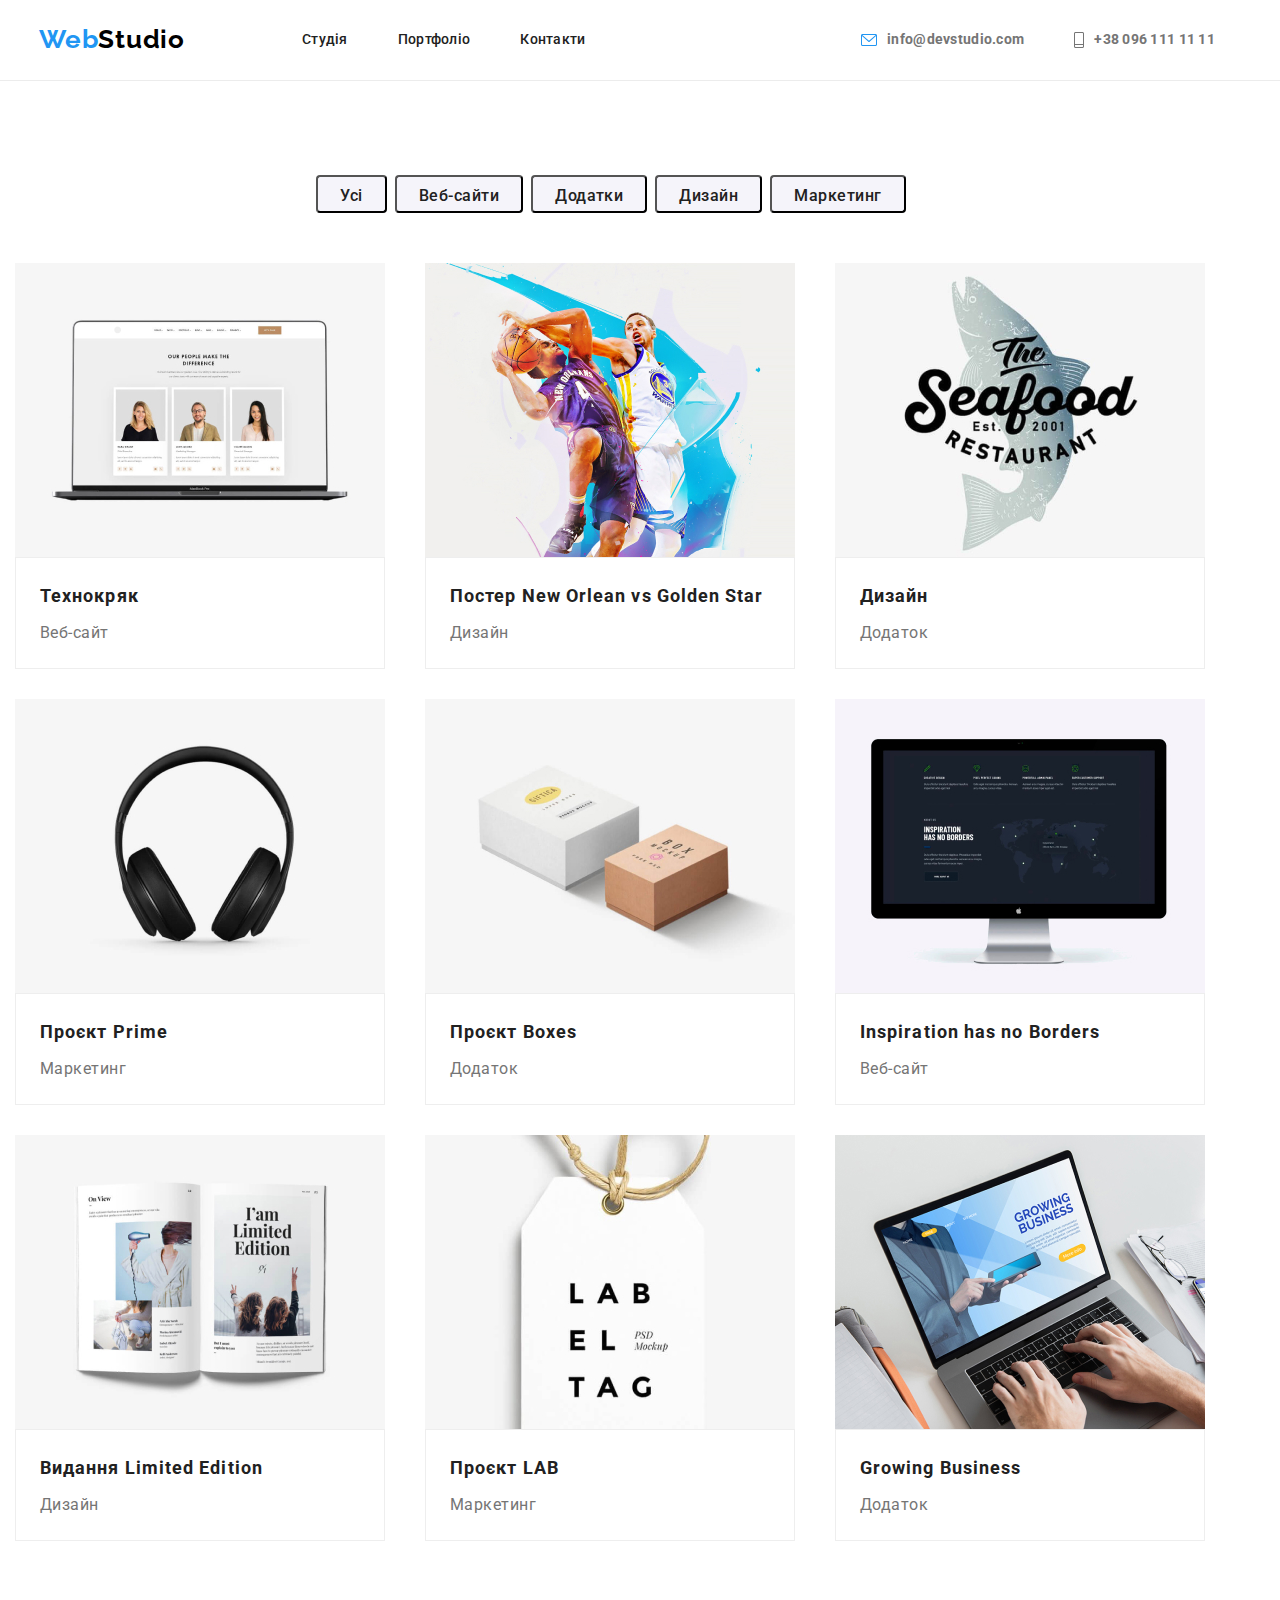
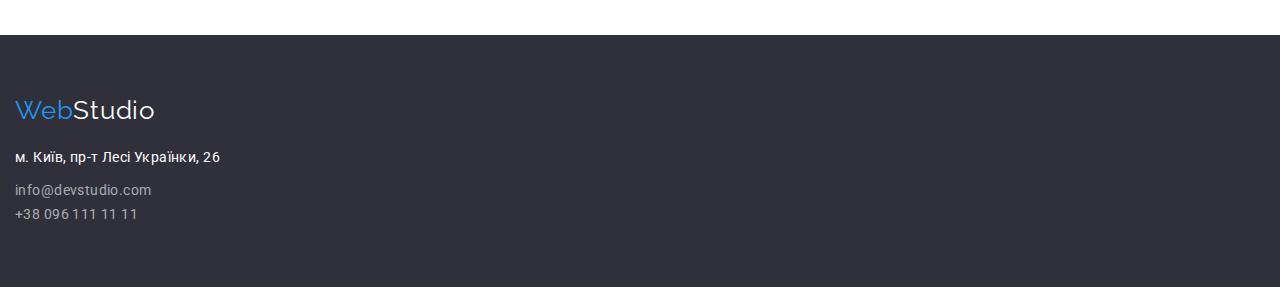
==== commit 9d72594f: "правки" ====
--- a/portfolio.html
+++ b/portfolio.html
@@ -42,17 +42,17 @@
             <div class="container">
                 <!-- <h1>Our works</h1> -->
                 <ul class="port-buttons">
-                    <li class="list-port "><button class="button-portfolio " type="button ">Усі</button></li>
-                    <li class="list-port "><button class="button-portfolio " type="button ">Веб-сайти</button></li>
-                    <li class="list-port "><button class="button-portfolio " type="button ">Додатки</button></li>
-                    <li class="list-port "><button class="button-portfolio " type="button ">Дизайн</button></li>
-                    <li class="list-port "><button class="button-portfolio " type="button ">Маркетинг</button></li>
+                    <li class="list-port"><button class="button-portfolio " type="button ">Усі</button></li>
+                    <li class="list-port"><button class="button-portfolio " type="button ">Веб-сайти</button></li>
+                    <li class="list-port"><button class="button-portfolio " type="button ">Додатки</button></li>
+                    <li class="list-port"><button class="button-portfolio " type="button ">Дизайн</button></li>
+                    <li class="list-port"><button class="button-portfolio " type="button ">Маркетинг</button></li>
                 </ul>
             </div>
             <div class="container">
                 <ul class="card-list">
                     <li class="card-portfolio ">
-                        <a href=" "><img src="./images/img.jpg " alt=" " width="370 " height="294">
+                        <a href=" "><img src="./images/img.jpg " alt=" " width="370" height="294">
                             <div class="card-item">
                                 <h2 class="portfolio-site ">Технокряк</h2>
                                 <p class="portfolio-site-rev ">Веб-сайт</p>
@@ -60,7 +60,7 @@
                         </a>
                     </li>
                     <li class="card-portfolio ">
-                        <a href=" "><img src="./images/img-2.jpg " alt=" " width="370 " height="294">
+                        <a href=" "><img src="./images/img-2.jpg " alt=" " width="370" height="294">
                             <div class="card-item">
                                 <h2 class="portfolio-site ">Постер New Orlean vs Golden Star</h2>
                                 <p class="portfolio-site-rev ">Дизайн</p>
@@ -68,7 +68,7 @@
                         </a>
                     </li>
                     <li class="card-portfolio ">
-                        <a href=" "><img src="./images/img-3.jpg " alt=" " width="370 " height="294">
+                        <a href=" "><img src="./images/img-3.jpg " alt=" " width="370" height="294">
                             <div class="card-item">
                                 <h2 class="portfolio-site ">Дизайн</h2>
                                 <p class="portfolio-site-rev ">Додаток</p>
@@ -76,7 +76,7 @@
                         </a>
                     </li>
                     <li class="card-portfolio ">
-                        <a href=" "><img src="./images/img-4.jpg " alt=" " width="370 " height="294">
+                        <a href=" "><img src="./images/img-4.jpg " alt=" " width="370" height="294">
                             <div class="card-item">
                                 <h2 class="portfolio-site ">Проєкт Prime</h2>
                                 <p class="portfolio-site-rev ">Маркетинг</p>
--- a/css/styles.css
+++ b/css/styles.css
@@ -1,479 +1,536 @@
- /* index.html */
- 
+/* index.html */
+
  :root {
-     --color-primary: #212121;
-     --color-secondary: #757575;
-     --color-main: #FFFFFF;
-     --color-text-action: #2196F3;
-     --color-background: #2F303A;
-     --color-button-port: #F5F4FA;
- }
- /* html {
+    --color-primary: #212121;
+    --color-secondary: #757575;
+    --color-main: #FFFFFF;
+    --color-text-action: #2196F3;
+    --color-background: #2F303A;
+    --color-button-port: #F5F4FA;
+}
+
+
+/* html {
      box-sizing: border-box;
      width: 1600px;
  } */
- 
- *,
- *::before,
- *::after {
-     box-sizing: border-box;
- }
- /* reset */
- 
- body {
-     font-family: "Roboto", sans-serif;
-     background-color: var(--color-main);
- }
- 
- li {
-     list-style-type: none;
- }
- 
- a {
-     text-decoration-line: none;
- }
- 
- ul {
-     list-style: none;
-     padding-left: 0;
-     margin: 0;
- }
- 
- h1,
- h2,
- h3,
- h4,
- h5,
- h6,
- p {
-     margin-top: 0;
- }
- 
- img {
-     display: block;
-     max-width: 100%;
-     height: auto;
- }
- 
- .section {
-     /* width: 1600px; */
-     padding-top: 94px;
-     padding-bottom: 94px;
-     padding-left: auto;
-     padding-right: auto;
- }
- 
- .container {
-     width: 1200px;
-     padding-left: 15px;
-     padding-right: 15px;
-     outline: red 2px solid;
-     margin: 0 200px;
- }
- /* header */
- 
- .header {
-     padding-bottom: 94px;
-     /* padding-left: auto;
+
+*,
+*::before,
+*::after {
+    box-sizing: border-box;
+}
+
+
+/* reset */
+
+body {
+    font-family: "Roboto", sans-serif;
+    background-color: var(--color-main);
+}
+
+li {
+    list-style-type: none;
+}
+
+a {
+    text-decoration-line: none;
+}
+
+ul {
+    list-style: none;
+    padding-left: 0;
+    margin: 0;
+}
+
+h1,
+h2,
+h3,
+h4,
+h5,
+h6,
+p {
+    margin-top: 0;
+}
+
+img {
+    display: block;
+    max-width: 100%;
+    height: auto;
+}
+
+.section {
+    /* width: 1600px; */
+    padding-top: 94px;
+    padding-bottom: 94px;
+    /* padding-left: auto;
+    padding-right: auto; */
+}
+
+.container {
+    width: 1230px;
+    padding-left: 15px;
+    padding-right: 15px;
+    /* outline: red 2px solid; */
+    margin-left: 0;
+    margin-right: auto;
+}
+
+
+/* header */
+
+.header {
+    /* padding-left: auto;
         padding-right: auto; */
-     border-bottom: 1px #ECECEC;
- }
- 
- .main-nav {
-     display: flex;
-     justify-content: space-between;
-     align-items: center;
-     margin-bottom: 0px;
-     position: absolute;
-     height: 80px;
- }
- 
- .nav {
-     display: flex;
- }
- 
- .logo {
-     font-size: 26px;
-     line-height: 1.19;
-     font-weight: 700;
-     letter-spacing: 0.03em;
-     font-family: 'Raleway';
-     text-decoration: none;
-     display: inline-block;
-     padding: 32px;
-     margin-right: 93px;
- }
- 
- .logo-web {
-     color: #2196F3;
- }
- 
- .logo-studio {
-     color: #000000;
- }
- 
- .site-nav {
-     color: var(--color-primary);
-     display: flex;
-     align-items: center;
- }
- 
- .list-link {
-     margin-right: 50px;
- }
- 
- .list-link:last-child {
-     margin-right: 0;
- }
- 
- .link {
-     color: var(--color-primary);
-     font-weight: 500;
-     font-size: 14px;
-     line-height: 1.14;
-     letter-spacing: 0.02em;
-     padding-top: 32px;
-     padding-bottom: 32px;
-     display: block;
- }
- 
- .link:hover,
- .link:focus {
-     color: var(--color-text-action);
- }
- /* контакты */
- 
- .header-contacts {
-     display: flex;
- }
- 
- .contacts {
-     color: var(--color-secondary);
-     cursor: pointer;
-     font-size: 14px;
-     line-height: 1.14;
-     font-weight: 700;
-     letter-spacing: 0.02em;
-     /*  */
-     width: 100%;
-     display: flex;
-     /* text-align: center; */
- }
- /* наведение */
- 
- .contacts:hover,
- .contacts:focus {
-     color: var(--color-text-action)
- }
- 
- .list-link-contacts {
-     display: flex;
-     /* border: red 2px solid; */
-     margin-right: 50px;
- }
- 
- .list-link-contacts:last-child {
-     margin-right: 0;
- }
- 
- .icon {
-     margin-right: 10px;
- }
- 
- .list-link-contacts .icon {
-     margin-right: 10px;
- }
- /* .list-link-contacts .icon:hover,
+    border-bottom: 1px solid #ECECEC;
+}
+
+.main-nav {
+    display: flex;
+    justify-content: space-between;
+    align-items: center;
+    margin-bottom: 0px;
+    height: 80px;
+}
+
+.nav {
+    display: flex;
+}
+
+.logo {
+    font-size: 26px;
+    line-height: 1.19;
+    font-weight: 700;
+    letter-spacing: 0.03em;
+    font-family: 'Raleway';
+    text-decoration: none;
+    display: inline-block;
+    padding: 24px;
+    margin-right: 93px;
+}
+
+.logo-web {
+    color: #2196F3;
+}
+
+.logo-studio {
+    color: #000000;
+}
+
+.site-nav {
+    color: var(--color-primary);
+    display: flex;
+    align-items: center;
+}
+
+.list-link {
+    margin-right: 50px;
+}
+
+.list-link:last-child {
+    margin-right: 0;
+}
+
+.link {
+    color: var(--color-primary);
+    font-weight: 500;
+    font-size: 14px;
+    line-height: 1.14;
+    letter-spacing: 0.02em;
+    padding-top: 32px;
+    padding-bottom: 32px;
+    display: block;
+}
+
+.link:hover,
+.link:focus {
+    color: var(--color-text-action);
+}
+
+
+/* контакты */
+
+.header-contacts {
+    display: flex;
+}
+
+.contacts {
+    color: var(--color-secondary);
+    cursor: pointer;
+    font-size: 14px;
+    line-height: 1.14;
+    font-weight: 700;
+    letter-spacing: 0.02em;
+    /*  */
+    width: 100%;
+    display: flex;
+    /* text-align: center; */
+}
+
+
+/* наведение */
+
+.contacts:hover,
+.contacts:focus {
+    color: var(--color-text-action)
+}
+
+.list-link-contacts {
+    display: flex;
+    /* border: red 2px solid; */
+    margin-right: 50px;
+}
+
+.list-link-contacts:last-child {
+    margin-right: 0;
+}
+
+.icon {
+    margin-right: 10px;
+}
+
+.list-link-contacts .icon {
+    margin-right: 10px;
+}
+
+
+/* .list-link-contacts .icon:hover,
  .list-link-contacts .icon:focus {
      color: var(--color-text-action)
  } */
- /* hero section */
- 
- .hero {
-     background-color: var(--color-background);
-     /* width: 1600px;
+
+
+/* hero section */
+
+.hero {
+    background-color: var(--color-background);
+    /* width: 1600px;
         height: 600px; */
-     align-items: center;
-     /* background-image: url('../images/img-10.jpg');
+    /* align-items: center; */
+    /* background-image: url('../images/img-10.jpg');
         background-size: contain; */
-     padding-top: 200px;
-     padding-bottom: 200px;
- }
- 
- .hero-title {
-     color: var(--color-main);
-     font-weight: 900;
-     font-size: 44px;
-     line-height: 1.36;
-     letter-spacing: 0.06em;
-     text-transform: uppercase;
-     text-align: center;
-     align-items: center;
-     width: 696px;
-     /* height: 120px; */
-     margin: 0, auto;
-     margin-left: 452px;
- }
- 
- .button-index {
-     background-color: var(--color-text-action);
-     color: var(--color-main);
-     box-shadow: 0px 4px 4px rgba(0, 0, 0, 0.15);
-     border-radius: 4px;
-     cursor: pointer;
-     font-weight: 700;
-     font-size: 16px;
-     line-height: 1.88;
-     font-family: inherit;
-     letter-spacing: 0.06em;
-     /*  */
-     width: 216px;
-     height: 50px;
-     align-items: center;
-     text-align: center;
-     padding: 10px, 32px;
-     margin-top: 30px;
-     margin-left: 692px;
- }
- /* .advantage .container {
+    padding-top: 200px;
+    padding-bottom: 200px;
+}
+
+.hero-title {
+    color: var(--color-main);
+    font-weight: 900;
+    font-size: 44px;
+    line-height: 1.36;
+    letter-spacing: 0.06em;
+    text-transform: uppercase;
+    text-align: center;
+    /* align-items: center; */
+    width: 696px;
+    display: block;
+    margin: 0, auto;
+}
+
+.button-index {
+    background-color: var(--color-text-action);
+    color: var(--color-main);
+    box-shadow: 0px 4px 4px rgba(0, 0, 0, 0.15);
+    border-radius: 4px;
+    cursor: pointer;
+    font-weight: 700;
+    font-size: 16px;
+    line-height: 1.88;
+    font-family: inherit;
+    letter-spacing: 0.06em;
+    /*  */
+    width: 216px;
+    height: 50px;
+    /* align-items: center; */
+    text-align: center;
+    padding: 10px, 32px;
+    margin-top: 30px;
+    display: block;
+    margin: 0, auto;
+}
+
+
+/* .advantage .container {
      display: flex;
  } */
- 
- .advantage {
-     padding-bottom: 0;
- }
- 
- .adv-list {
-     display: flex;
-     /* text-align: center; */
-     justify-content: center;
- }
- 
- .adv-list li {
-     margin-right: 30px;
-     width: 270px;
- }
- 
- .advantage-title {
-     color: var(--color-primary);
-     font-size: 14px;
-     line-height: 1.14;
-     letter-spacing: 0.03em;
-     text-transform: uppercase;
-     /* margin-top: 30px; */
- }
- /* .img-adv {
+
+.advantage {
+    padding-bottom: 0;
+}
+
+.adv-list {
+    display: flex;
+    /* text-align: center; */
+    justify-content: center;
+}
+
+.adv-li {
+    margin-right: 30px;
+    width: 270px;
+}
+
+.advantage-title {
+    color: var(--color-primary);
+    font-size: 14px;
+    line-height: 1.14;
+    letter-spacing: 0.03em;
+    text-transform: uppercase;
+    /* margin-top: 30px; */
+}
+
+
+/* .img-adv {
         height: 120px;
     }
      */
- 
- .advantage-p {
-     color: var(--color-secondary);
-     font-size: 14px;
-     line-height: 1.71;
-     letter-spacing: 0.03em;
-     text-align: left;
- }
- /* чим ми займаємось */
- 
- .act-list {
-     display: flex;
-     justify-content: space-between;
-     align-items: center;
-     gap: 30px;
- }
- /* .act-list-item {} */
- 
- .act-list-item :last-child {
-     margin-left: 0px;
- }
- 
- .our-activities {
-     color: var(--color-primary);
-     font-size: 36px;
-     line-height: 1.16;
-     letter-spacing: 0.03em;
-     margin-bottom: 50px;
-     text-align: center;
- }
- /* наша команда */
- 
- .team {
-     background-color: var(--color-button-port);
-     /* margin-left: 0;
-         padding-left: 215px; */
- }
- 
- .our-team {
-     color: var(--color-primary);
-     font-size: 36px;
-     line-height: 1.16;
-     text-align: center;
-     letter-spacing: 0.03em;
-     margin-bottom: 50px;
- }
- 
- .container .ourteam {
-     display: flex;
-     gap: 30px;
- }
- 
- .card {
-     /* background-color: var(--color-main); */
-     box-shadow: 0px 1px 3px rgba(0, 0, 0, 0.12), 0px 1px 1px rgba(0, 0, 0, 0.14), 0px 2px 1px rgba(0, 0, 0, 0.2);
-     border-radius: 0px 0px 4px 4px;
- }
- /* .card:last-child {
-        margin-right: 0px;
-    } */
- 
- .team-member {
-     color: var(--color-primary);
-     border-radius: 1 px shadow;
-     font-weight: 500;
-     font-size: 16px;
-     line-height: 1.18;
-     text-align: center;
-     letter-spacing: 0.03em;
-     margin-top: 30px;
- }
- 
- .specification {
-     color: var(--color-secondary);
-     font-size: 16px;
-     line-height: 1.18;
-     text-align: center;
-     letter-spacing: 0.03em;
- }
- /* футер */
- 
- footer {
-     background: var(--color-background);
-     height: 252px;
- }
- 
- .logo-footer {
-     font-family: 'Raleway';
-     font-size: 26px;
-     line-height: 1.19;
-     letter-spacing: 0.03em;
-     text-decoration: none;
-     /*  */
-     display: flex;
-     padding-top: 60px;
-     margin-bottom: 20px;
- }
- 
- .web {
-     color: #2196F3;
- }
- 
- .studio {
-     color: #FFFFFF;
- }
- 
- .address {
-     color: var(--color-main);
-     text-decoration: none;
-     font-weight: 400;
-     font-size: 14px;
-     line-height: 1.71;
-     letter-spacing: 0.03em;
-     font-style: normal;
-     margin-bottom: 9px;
- }
- 
- .mail {
-     color: rgba(255, 255, 255, 0.6);
-     text-decoration: none;
-     font-size: 14px;
-     line-height: 1.71;
-     letter-spacing: 0.03em;
-     margin-bottom: 9px;
-     /* margin-top: 0; */
- }
- 
- .tel {
-     color: rgba(255, 255, 255, 0.6);
-     text-decoration: none;
-     font-size: 14px;
-     line-height: 1.71;
-     letter-spacing: 0.03em;
-     padding-bottom: 60px;
-     margin-bottom: 9px;
- }
- /* portfolio.html */
- /* кнопки портфолио */
- 
- .port-buttons {
-     display: flex;
-     flex-direction: center;
-     justify-content: center;
-     margin-bottom: 50px;
- }
- 
- .button-portfolio {
-     color: var(--color-primary);
-     font-weight: 500;
-     font-size: 16px;
-     line-height: 1.62;
-     letter-spacing: 0.03em;
-     font-family: inherit;
-     border-radius: 4px;
-     background-color: #F5F4FA;
-     margin-right: 20px;
-     padding: 6px, 22px;
- }
- 
- .button-portfolio:hover,
- .header-contacts:focus {
-     background-color: var(--color-text-action);
-     color: var(--color-button-port);
-     cursor: pointer;
-     box-shadow: 2px rgba(0, 0, 0, 0.12);
- }
- /* сайты */
- 
- .card-list {
-     display: flex;
-     flex-wrap: wrap;
-     gap: 30px;
- }
- 
- .card-portfolio {
-     background: #FFFFFF;
-     border: 1px #EEEEEE;
-     width: calc((100% - 60px)/ 3);
-     display: flex;
-     margin-left: 0;
- }
- 
- .card-portfolio:nth-child(3n) {
-     margin-right: 0;
- }
- 
- .card-portfolio:hover,
- .card-portfolio:focus {}
- 
- .card-item {
-     padding-left: 20px;
-     padding-right: 20px;
-     padding-top: 24px;
-     padding-bottom: 24px;
- }
- 
- .portfolio-site {
-     color: var(--color-primary);
-     font-size: 18px;
-     line-height: 2;
-     letter-spacing: 0.06em;
-     font-style: normal;
- }
- 
- .portfolio-site-rev {
-     color: var(--color-secondary);
-     font-size: 16px;
-     line-height: 1.87;
-     letter-spacing: 0.03em;
-     font-weight: 400;
- }+
+.advantage-p {
+    color: var(--color-secondary);
+    font-size: 14px;
+    line-height: 1.71;
+    letter-spacing: 0.03em;
+    text-align: left;
+}
+
+
+/* чим ми займаємось */
+
+.act-list {
+    display: flex;
+    justify-content: space-between;
+    align-items: center;
+    gap: 30px;
+}
+
+
+/* .act-list-item {} */
+
+.act-list-item :last-child {
+    margin-left: 0px;
+}
+
+.our-activities {
+    color: var(--color-primary);
+    font-size: 36px;
+    line-height: 1.16;
+    letter-spacing: 0.03em;
+    margin-bottom: 50px;
+    text-align: center;
+}
+
+
+/* наша команда */
+
+.team {
+    background-color: var(--color-button-port);
+}
+
+.our-team {
+    color: var(--color-primary);
+    font-size: 36px;
+    line-height: 1.16;
+    text-align: center;
+    letter-spacing: 0.03em;
+    margin-bottom: 50px;
+}
+
+.container .ourteam {
+    display: flex;
+    gap: 30px;
+    width: 270;
+    justify-content: space-between;
+}
+
+.card {
+    /* background-color: var(--color-main); */
+    box-shadow: 0px 1px 3px rgba(0, 0, 0, 0.12), 0px 1px 1px rgba(0, 0, 0, 0.14), 0px 2px 1px rgba(0, 0, 0, 0.2);
+    border-radius: 0px 0px 4px 4px;
+}
+
+.card-text {
+    padding-top: 30px;
+    padding-bottom: 30px;
+}
+
+
+/* .card-text:nth-child(4n) {
+    margin-right: 0;
+} */
+
+.team-member {
+    color: var(--color-primary);
+    border-radius: 1px;
+    font-weight: 500;
+    font-size: 16px;
+    line-height: 1.18;
+    text-align: center;
+    letter-spacing: 0.03em;
+    margin-top: 30px;
+}
+
+.specification {
+    color: var(--color-secondary);
+    font-size: 16px;
+    line-height: 1.18;
+    text-align: center;
+    letter-spacing: 0.03em;
+}
+
+
+/* футер */
+
+footer {
+    background: var(--color-background);
+    height: 252px;
+    padding-top: 60px;
+    padding-bottom: 60px;
+    /* padding-left: 15px;
+    padding-right: 15px; */
+}
+
+.logo-footer {
+    font-family: 'Raleway';
+    font-size: 26px;
+    line-height: 1.19;
+    letter-spacing: 0.03em;
+    text-decoration: none;
+    /*  */
+    display: flex;
+    margin-bottom: 20px;
+}
+
+.web {
+    color: #2196F3;
+}
+
+.studio {
+    color: #FFFFFF;
+}
+
+.address {
+    color: var(--color-main);
+    text-decoration: none;
+    font-weight: 400;
+    font-size: 14px;
+    line-height: 1.71;
+    letter-spacing: 0.03em;
+    font-style: normal;
+    margin-bottom: 9px;
+}
+
+.mail {
+    color: rgba(255, 255, 255, 0.6);
+    text-decoration: none;
+    font-size: 14px;
+    line-height: 1.71;
+    letter-spacing: 0.03em;
+    margin-bottom: 9px;
+}
+
+.tel {
+    color: rgba(255, 255, 255, 0.6);
+    text-decoration: none;
+    font-size: 14px;
+    line-height: 1.71;
+    letter-spacing: 0.03em;
+    margin-bottom: 9px;
+}
+
+
+/* portfolio.html */
+
+
+/* кнопки портфолио */
+
+.port-buttons {
+    display: flex;
+    flex-direction: center;
+    justify-content: center;
+    margin-bottom: 50px;
+}
+
+.list-port {
+    margin-right: 8px;
+}
+
+.button-portfolio {
+    color: var(--color-primary);
+    font-weight: 500;
+    font-size: 16px;
+    line-height: 1.62;
+    letter-spacing: 0.03em;
+    font-family: inherit;
+    border-radius: 4px;
+    background-color: #F5F4FA;
+    height: 38px;
+    padding-top: 6px;
+    padding-bottom: 6px;
+    padding-left: 22px;
+    padding-right: 22px;
+}
+
+.button-portfolio:hover,
+.header-contacts:focus {
+    background-color: var(--color-text-action);
+    color: var(--color-button-port);
+    cursor: pointer;
+    box-shadow: 2px rgba(0, 0, 0, 0.12);
+}
+
+
+/* сайты */
+
+.card-list {
+    display: flex;
+    flex-wrap: wrap;
+    justify-content: space-between;
+    gap: 30px;
+}
+
+.card-portfolio {
+    background: #FFFFFF;
+    width: calc((100% - 60px)/ 3);
+    display: flex;
+    /* margin-right: auto; */
+    /* outline: 1px red solid; */
+    /* border: 1px solid #EEEEEE; */
+}
+
+.card-portfolio>img {
+    width: 370;
+}
+
+.card-portfolio:nth-child(3n) {
+    margin-right: 0;
+}
+
+.card-portfolio:hover,
+.card-portfolio:focus {}
+
+.card-item {
+    padding-left: 24px;
+    padding-right: 22px;
+    padding-top: 20px;
+    padding-bottom: 20px;
+    border: 1px solid #EEEEEE;
+}
+
+.portfolio-site {
+    color: var(--color-primary);
+    height: 36px;
+    font-size: 18px;
+    line-height: 2;
+    letter-spacing: 0.06em;
+    align-items: center;
+    font-weight: 700;
+    margin-bottom: 4px;
+}
+
+.portfolio-site-rev {
+    color: var(--color-secondary);
+    font-size: 16px;
+    line-height: 1.87;
+    letter-spacing: 0.03em;
+    font-weight: 400;
+    margin-bottom: 0;
+}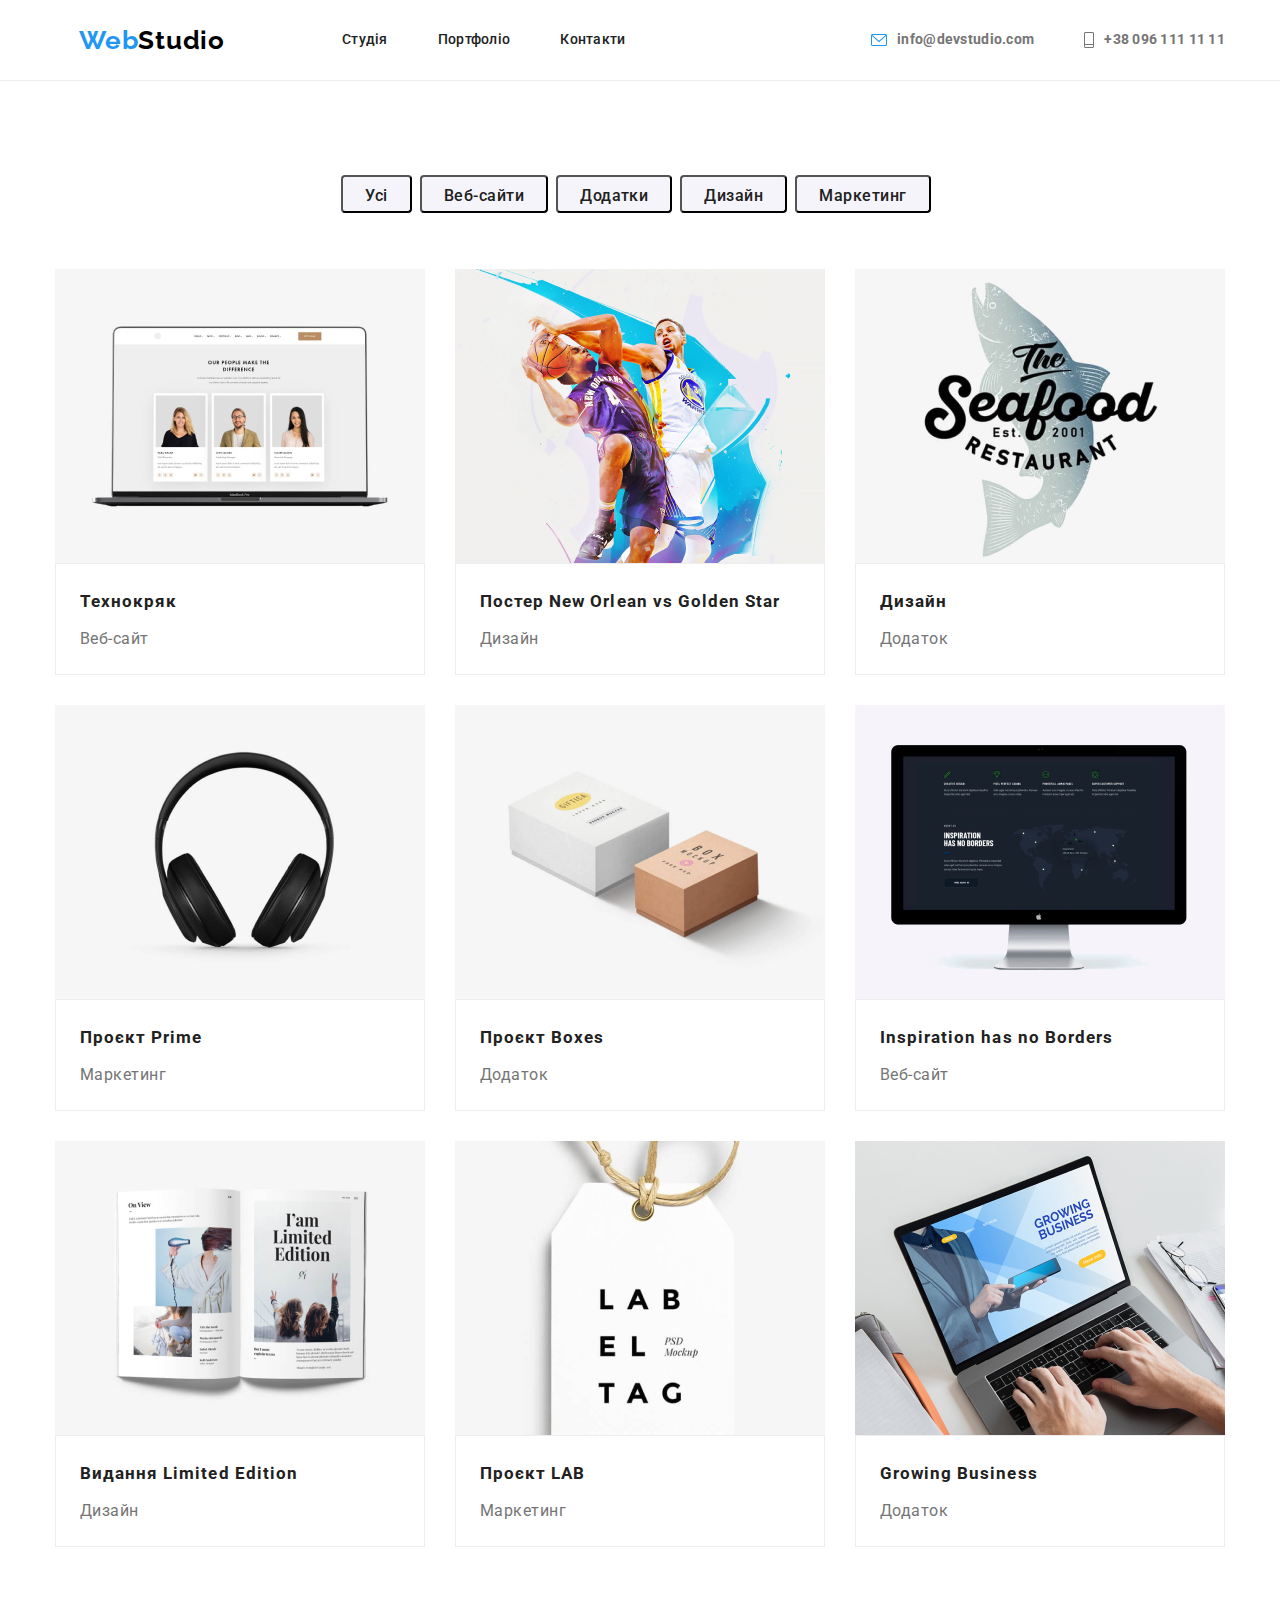
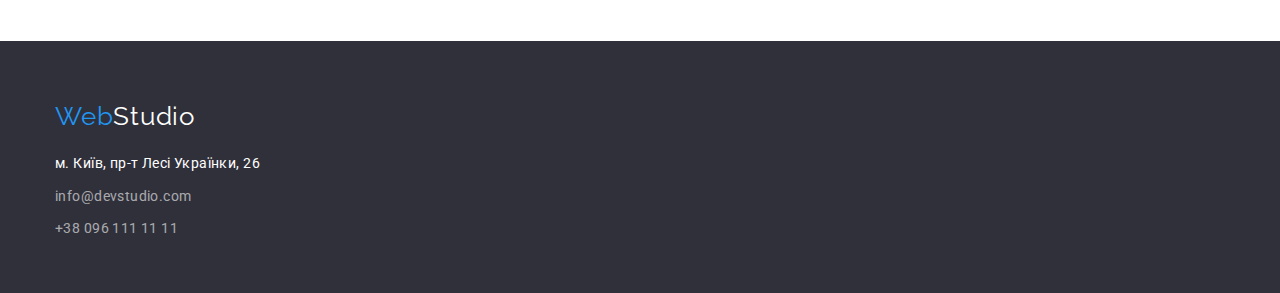
==== commit ddf84779: "правки" ====
--- a/portfolio.html
+++ b/portfolio.html
@@ -128,10 +128,10 @@
         </section>
     </main>
     <footer class="footer">
-        <div class="container">
+        <div class="container f">
             <a class="logo-footer" href=" "><span class="web">Web</span><span class="studio">Studio</span></a>
             <address class="address">м. Київ, пр-т Лесі Українки, 26</address>
-            <a class="mail" href="mailto:info@devstudio.com ">info@devstudio.com</a><br>
+            <a class="mail" href="mailto:info@devstudio.com ">info@devstudio.com</a>
             <a class="tel" href="tel:096 111 11 11 ">+38 096 111 11 11</a>
             </address>
         </div>
--- a/css/styles.css
+++ b/css/styles.css
@@ -9,11 +9,10 @@
     --color-button-port: #F5F4FA;
 }
 
-
-/* html {
-     box-sizing: border-box;
-     width: 1600px;
- } */
+html {
+    /* max-width: 1400px; */
+    box-sizing: border-box;
+}
 
 *,
 *::before,
@@ -60,28 +59,25 @@
 }
 
 .section {
-    /* width: 1600px; */
+    padding-left: 0;
+    padding-right: 0;
     padding-top: 94px;
     padding-bottom: 94px;
-    /* padding-left: auto;
-    padding-right: auto; */
 }
 
 .container {
-    width: 1230px;
+    width: 1200px;
     padding-left: 15px;
     padding-right: 15px;
     /* outline: red 2px solid; */
-    margin-left: 0;
-    margin-right: auto;
+    margin: 0 auto;
+    text-align: center;
 }
 
 
 /* header */
 
 .header {
-    /* padding-left: auto;
-        padding-right: auto; */
     border-bottom: 1px solid #ECECEC;
 }
 
@@ -91,10 +87,12 @@
     align-items: center;
     margin-bottom: 0px;
     height: 80px;
+    text-align: center;
 }
 
 .nav {
     display: flex;
+    align-items: center;
 }
 
 .logo {
@@ -105,7 +103,8 @@
     font-family: 'Raleway';
     text-decoration: none;
     display: inline-block;
-    padding: 24px;
+    text-align: center;
+    padding: 0 24px;
     margin-right: 93px;
 }
 
@@ -211,6 +210,8 @@
         background-size: contain; */
     padding-top: 200px;
     padding-bottom: 200px;
+    text-align: center;
+    display: block;
 }
 
 .hero-title {
@@ -223,8 +224,8 @@
     text-align: center;
     /* align-items: center; */
     width: 696px;
-    display: block;
-    margin: 0, auto;
+    /* display: block; */
+    margin: 0 auto;
 }
 
 .button-index {
@@ -241,12 +242,12 @@
     /*  */
     width: 216px;
     height: 50px;
-    /* align-items: center; */
-    text-align: center;
+    align-items: center;
+    /* text-align: center; */
     padding: 10px, 32px;
     margin-top: 30px;
-    display: block;
-    margin: 0, auto;
+    margin: 0 auto;
+    /* display: block; */
 }
 
 
@@ -349,13 +350,8 @@
 
 .card-text {
     padding-top: 30px;
-    padding-bottom: 30px;
-}
-
-
-/* .card-text:nth-child(4n) {
-    margin-right: 0;
-} */
+    margin-bottom: 30px;
+}
 
 .team-member {
     color: var(--color-primary);
@@ -365,7 +361,7 @@
     line-height: 1.18;
     text-align: center;
     letter-spacing: 0.03em;
-    margin-top: 30px;
+    margin-bottom: 10px;
 }
 
 .specification {
@@ -374,6 +370,7 @@
     line-height: 1.18;
     text-align: center;
     letter-spacing: 0.03em;
+    margin-bottom: 0;
 }
 
 
@@ -384,8 +381,16 @@
     height: 252px;
     padding-top: 60px;
     padding-bottom: 60px;
+    text-align: left;
     /* padding-left: 15px;
     padding-right: 15px; */
+}
+
+.f {
+    text-align: left;
+    margin-bottom: 9px;
+    display: flex;
+    flex-direction: column;
 }
 
 .logo-footer {
@@ -446,7 +451,7 @@
     display: flex;
     flex-direction: center;
     justify-content: center;
-    margin-bottom: 50px;
+    margin-bottom: 56px;
 }
 
 .list-port {
@@ -483,21 +488,15 @@
 .card-list {
     display: flex;
     flex-wrap: wrap;
-    justify-content: space-between;
     gap: 30px;
+    align-items: left;
 }
 
 .card-portfolio {
     background: #FFFFFF;
+    width: 370px;
     width: calc((100% - 60px)/ 3);
-    display: flex;
-    /* margin-right: auto; */
-    /* outline: 1px red solid; */
-    /* border: 1px solid #EEEEEE; */
-}
-
-.card-portfolio>img {
-    width: 370;
+    border: 1px #EEEEEE;
 }
 
 .card-portfolio:nth-child(3n) {
@@ -513,16 +512,21 @@
     padding-top: 20px;
     padding-bottom: 20px;
     border: 1px solid #EEEEEE;
+    text-align: left;
+    display: flex;
+    flex-direction: column;
 }
 
 .portfolio-site {
     color: var(--color-primary);
-    height: 36px;
-    font-size: 18px;
+    font-style: normal;
+    font-size: 17.3px;
     line-height: 2;
     letter-spacing: 0.06em;
-    align-items: center;
+    text-align: left;
     font-weight: 700;
+    width: 322px;
+    height: 36px;
     margin-bottom: 4px;
 }
 
@@ -532,5 +536,5 @@
     line-height: 1.87;
     letter-spacing: 0.03em;
     font-weight: 400;
-    margin-bottom: 0;
+    margin-bottom: 0px;
 }